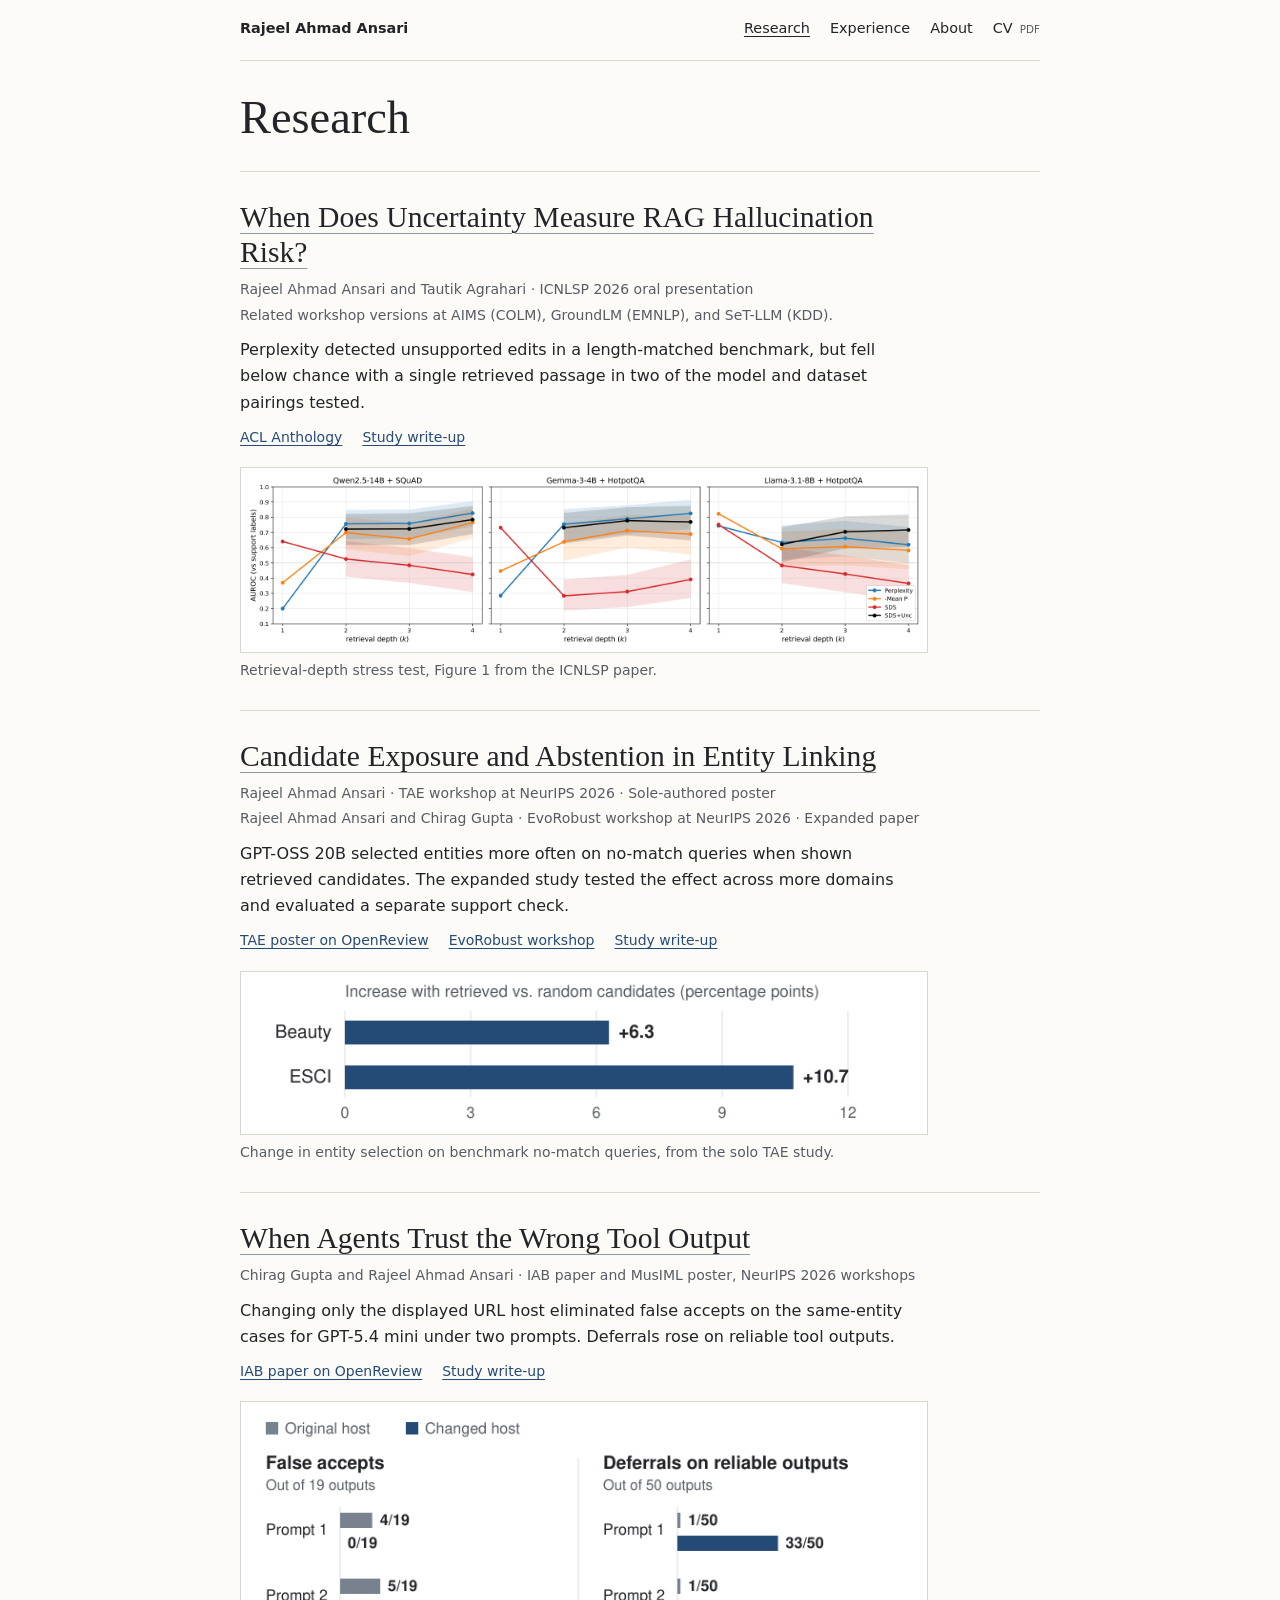
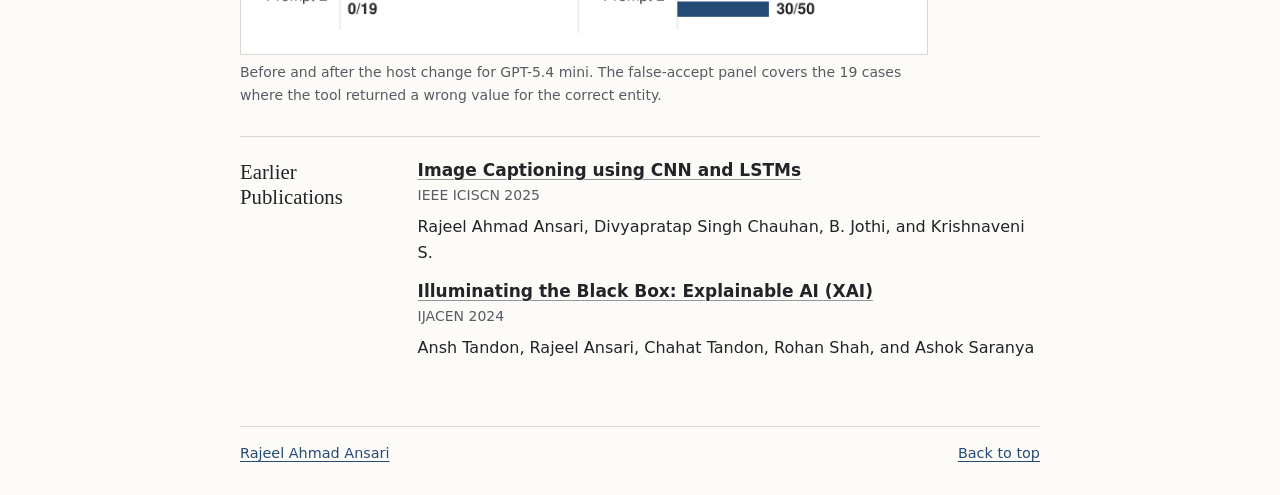
==== research/index.html @ cf09d528 "Add illustrated research page" ====
<!doctype html>
<html lang="en">
<head>
  <meta charset="utf-8">
  <meta name="viewport" content="width=device-width, initial-scale=1">
  <meta name="description" content="Research and publications by Rajeel Ahmad Ansari on RAG hallucination risk, entity linking, and tool use.">
  <meta name="theme-color" content="#fcfbf8">
  <title>Research | Rajeel Ahmad Ansari</title>
  <link rel="canonical" href="https://rajeeell.github.io/research/">
  <link rel="stylesheet" href="../site.css">
</head>
<body>
  <a class="skip" href="#main">Skip to content</a>
  <header class="site-head" id="top">
    <div class="wrap head-inner">
      <a class="wordmark" href="../">Rajeel Ahmad Ansari</a>
      <nav class="nav" aria-label="Main navigation">
        <a href="./" aria-current="page">Research</a>
        <a href="../#experience">Experience</a>
        <a href="../#about">About</a>
        <a href="../cv.pdf" class="cv-nav">CV <span class="file-type">PDF</span></a>
      </nav>
    </div>
  </header>

  <main id="main" class="wrap research-index">
    <div class="article-top">
      <h1>Research</h1>
    </div>

    <article class="research-item">
      <h2><a href="rag-uncertainty/">When Does Uncertainty Measure RAG Hallucination Risk?</a></h2>
      <p class="credit">Rajeel Ahmad Ansari and Tautik Agrahari · ICNLSP 2026 oral presentation</p>
      <p class="credit">Related workshop versions at AIMS (COLM), GroundLM (EMNLP), and SeT-LLM (KDD).</p>
      <p class="standfirst">Perplexity detected unsupported edits in a length-matched benchmark, but fell below chance with a single retrieved passage in two of the model and dataset pairings tested.</p>
      <div class="paper-actions">
        <a href="https://aclanthology.org/2026.icnlsp-1.6/">ACL Anthology</a>
        <a href="rag-uncertainty/">Study write-up</a>
      </div>
      <figure class="research-figure">
        <a href="figures/retrieval-depth.png" aria-label="Open the retrieval-depth figure at full size">
          <img src="figures/retrieval-depth.png" width="1692" height="452" alt="Three line charts show detection AUROC as retrieval depth increases. In two settings, perplexity rises sharply from one to two retrieved passages.">
        </a>
        <figcaption>Retrieval-depth stress test, Figure 1 from the ICNLSP paper.</figcaption>
      </figure>
    </article>

    <article class="research-item">
      <h2><a href="candidate-exposure/">Candidate Exposure and Abstention in Entity Linking</a></h2>
      <p class="credit">Rajeel Ahmad Ansari · TAE workshop at NeurIPS 2026 · Sole-authored poster</p>
      <p class="credit">Rajeel Ahmad Ansari and Chirag Gupta · EvoRobust workshop at NeurIPS 2026 · Expanded paper</p>
      <p class="standfirst">GPT-OSS 20B selected entities more often on no-match queries when shown retrieved candidates. The expanded study tested the effect across more domains and evaluated a separate support check.</p>
      <div class="paper-actions">
        <a href="https://openreview.net/forum?id=VpPb637w2W">TAE poster on OpenReview</a>
        <a href="https://openreview.net/group?id=NeurIPS.cc/2026/Workshop/EvoRobust">EvoRobust workshop</a>
        <a href="candidate-exposure/">Study write-up</a>
      </div>
      <figure class="research-figure">
        <a href="figures/candidate-exposure.png" aria-label="Open the candidate-exposure chart at full size">
          <img src="figures/candidate-exposure.png" width="1440" height="340" loading="lazy" alt="For GPT-OSS 20B on no-match queries, retrieved versus random candidates increased the entity selection rate by 6.3 percentage points on Beauty and 10.7 on ESCI.">
        </a>
        <figcaption>Change in entity selection on benchmark no-match queries, from the solo TAE study.</figcaption>
      </figure>
    </article>

    <article class="research-item">
      <h2><a href="tool-output-trust/">When Agents Trust the Wrong Tool Output</a></h2>
      <p class="credit">Chirag Gupta and Rajeel Ahmad Ansari · IAB paper and MusIML poster, NeurIPS 2026 workshops</p>
      <p class="standfirst">Changing only the displayed URL host eliminated false accepts on the same-entity cases for GPT-5.4 mini under two prompts. Deferrals rose on reliable tool outputs.</p>
      <div class="paper-actions">
        <a href="https://openreview.net/forum?id=Noe4aYx9A2">IAB paper on OpenReview</a>
        <a href="tool-output-trust/">Study write-up</a>
      </div>
      <figure class="research-figure">
        <a href="figures/tool-output-trust.png" aria-label="Open the tool-output trust chart at full size">
          <img src="figures/tool-output-trust.png" width="1440" height="528" loading="lazy" alt="After the host change, false accepts went from 4 of 19 to 0 for the first prompt and 5 of 19 to 0 for the second. Deferrals on reliable outputs went from 1 of 50 to 33 of 50 and 30 of 50, respectively.">
        </a>
        <figcaption>Before and after the host change for GPT-5.4 mini. The false-accept panel covers the 19 cases where the tool returned a wrong value for the correct entity.</figcaption>
      </figure>
    </article>

    <section class="band research-archive" aria-labelledby="earlier">
      <h2 id="earlier">Earlier Publications</h2>
      <div class="entries">
        <article class="publication">
          <h3><a href="https://doi.org/10.1109/ICISCN64258.2025.10934331">Image Captioning using CNN and LSTMs</a></h3>
          <p class="meta">IEEE ICISCN 2025</p>
          <p>Rajeel Ahmad Ansari, Divyapratap Singh Chauhan, B. Jothi, and Krishnaveni S.</p>
        </article>
        <article class="publication">
          <h3><a href="https://ijacen.iraj.in/paperdetails/20639">Illuminating the Black Box: Explainable AI (XAI)</a></h3>
          <p class="meta">IJACEN 2024</p>
          <p>Ansh Tandon, Rajeel Ansari, Chahat Tandon, Rohan Shah, and Ashok Saranya</p>
        </article>
      </div>
    </section>
  </main>

  <footer class="site-foot">
    <div class="wrap foot-inner"><a href="../">Rajeel Ahmad Ansari</a><a href="#top">Back to top</a></div>
  </footer>
</body>
</html>
---- site.css ----
:root {
  color-scheme: light;
  --paper: #fcfbf8;
  --ink: #222427;
  --muted: #575c63;
  --link: #254b76;
  --rule: #d8d8d1;
  --chart-track: #e5e8ec;
  --display: "Baskervville", Georgia, serif;
  --text: "Source Sans 3", "Segoe UI", system-ui, sans-serif;
}

*, *::before, *::after { box-sizing: border-box; }
body {
  margin: 0;
  background: var(--paper);
  color: var(--ink);
  font: 1rem/1.65 var(--text);
}

h1, h2, h3, p, figure, dl, dd { margin: 0; }
h1, h2, h3 { line-height: 1.2; }
h1, h2 { font-family: var(--display); font-weight: 400; }
h3 { font-size: 1.0625rem; font-weight: 650; }
p + p { margin-top: .75rem; }
strong { font-weight: 650; }

a {
  color: var(--link);
  text-underline-offset: .2em;
  text-decoration-thickness: 1px;
}
a:hover { text-decoration-thickness: 2px; }
a:focus-visible { outline: 2px solid var(--link); outline-offset: 4px; }
[id] { scroll-margin-top: 1.25rem; }

.wrap {
  width: calc(100% - 3rem);
  max-width: 50rem;
  margin-inline: auto;
}

.skip {
  position: fixed;
  z-index: 1;
  top: .75rem;
  left: .75rem;
  padding: .5rem .75rem;
  background: var(--paper);
  transform: translateY(-200%);
}
.skip:focus { transform: none; }

.head-inner, .foot-inner {
  display: flex;
  align-items: baseline;
  justify-content: space-between;
  gap: .65rem 2rem;
  flex-wrap: wrap;
}
.head-inner {
  min-height: 3.8rem;
  padding-block: 1.05rem .9rem;
  border-bottom: 1px solid var(--rule);
}

.nav, .links, .about-links, .paper-actions, .article-end {
  display: flex;
  flex-wrap: wrap;
  gap: .35rem 1.25rem;
}
.nav, .wordmark, .site-foot, .links, .about-links { font-size: .9rem; }
.nav a, .wordmark {
  color: var(--ink);
  text-decoration: none;
}
.nav a:hover, .nav a[aria-current], .wordmark:hover { text-decoration: underline; }
.home-head .nav { flex: 1; }
.home-head .cv-nav { margin-left: auto; }
.wordmark { font-weight: 650; }
.file-type { margin-left: .25em; color: var(--muted); font-size: .72em; }

.profile { padding-block: 2.8rem 2.4rem; }
.profile h1 { font-size: clamp(2.1rem, 6vw, 3.15rem); }
.intro { max-width: 41rem; margin-top: .8rem; }
.profile-links {
  list-style: none;
  margin: .95rem 0 0;
  padding: 0;
}

.band {
  display: grid;
  grid-template-columns: 9.75rem minmax(0, 1fr);
  gap: .75rem 1.35rem;
  padding-block: 1.45rem 1.75rem;
  border-top: 1px solid var(--rule);
}
.band > h2, .band-heading h2 { font-size: 1.3rem; }
.band-heading .source-link { margin-top: .5rem; }
.entries > * + * { margin-top: 1.15rem; }
.study + .study {
  padding-top: 1rem;
  border-top: 1px solid var(--rule);
}

.study h3 a, .publication h3 a {
  color: var(--ink);
  text-decoration-color: #8f989e;
}
.study h3 a:hover, .publication h3 a:hover { color: var(--link); }
.study h3 + .meta, .publication h3 + .meta { margin-top: .25rem; }
.meta, .related, .credit, figcaption { color: var(--muted); }
.meta, .related, .source-link, .roles dd, .credit, figcaption { font-size: .875rem; }
.study .meta + p, .publication .meta + p, .work-row h3 + p { margin-top: .4rem; }
.study p + .related { margin-top: .3rem; }
.source-link { display: inline-block; margin-top: .35rem; }

.company { font-size: 1.15rem; }
.roles { margin-top: .35rem; }
.roles div { display: flex; flex-wrap: wrap; gap: 0 .7rem; }
.roles dt { font-weight: 600; }
.roles dd { color: var(--muted); }

.foot-inner {
  padding-block: .95rem 1.8rem;
  color: var(--muted);
  border-top: 1px solid var(--rule);
}

.article-top {
  padding-block: 1.85rem 1.55rem;
  border-bottom: 1px solid var(--rule);
}
.crumb { font-size: .875rem; }
.article-top h1 { margin-top: .75rem; font-size: clamp(1.95rem, 5.2vw, 2.9rem); }
.standfirst { max-width: 42rem; margin-top: .65rem; }
.credit, .paper-actions { margin-top: .6rem; }

.article-body {
  display: grid;
  grid-template-columns: minmax(0, 1.4fr) minmax(0, 1fr);
  gap: 1.5rem 2.5rem;
  padding-block: 1.65rem;
}
.prose h2, .folio h2 { font-size: 1.35rem; }
.prose h2 + p { margin-top: .5rem; }
.prose section + section { margin-top: 1.5rem; }
.article-aside { min-width: 0; }
.article-aside > * + * { margin-top: 1.05rem; }
.article-aside > .publication { padding-top: .85rem; border-top: 1px solid var(--rule); }
.article-aside .publication p { color: var(--muted); font-size: .9rem; margin-top: .25rem; }
.quiet-link { font-size: .875rem; }

.eyebrow { margin-bottom: .15rem; color: var(--muted); font-size: .85rem; }
.folio figcaption { margin-top: .6rem; }
.chart { margin-top: .7rem; }
.chart-row {
  display: grid;
  grid-template-columns: 1fr auto;
  gap: .2rem .5rem;
  font-size: .875rem;
}
.chart-row + .chart-row { margin-top: .6rem; }
.chart-axis { display: flex; justify-content: space-between; margin-top: .15rem; color: var(--muted); font-size: .72rem; }
.test-value, .figure-table { font-variant-numeric: tabular-nums; }
.track { grid-column: 1 / -1; height: .3rem; position: relative; background: var(--chart-track); }
.track::after { position: absolute; content: ""; inset: 0 auto 0 50%; border-left: 1px solid var(--muted); }
.bar { display: block; width: var(--value); height: 100%; background: var(--link); }

.figure-table {
  width: 100%;
  margin-top: .5rem;
  border-collapse: collapse;
  font-size: .85rem;
}
.figure-table th, .figure-table td { padding: .4rem .4rem .4rem 0; text-align: left; vertical-align: top; border-bottom: 1px solid var(--rule); }
.figure-table th:last-child, .figure-table td:last-child { padding-right: 0; }
.figure-table td:not(:first-child) { white-space: nowrap; }

.article-end {
  justify-content: space-between;
  padding-block: .9rem;
  border-top: 1px solid var(--rule);
  font-size: .875rem;
}

.research-index { padding-bottom: 2.3rem; }
.research-index .article-top h1 { margin-top: 0; }
.research-item { padding-block: 1.75rem; }
.research-item + .research-item { border-top: 1px solid var(--rule); }
.research-item h2 { max-width: 40rem; font-size: clamp(1.4rem, 3.4vw, 1.85rem); }
.research-item h2 a { color: var(--ink); text-decoration-color: #8f989e; }
.research-item h2 a:hover { color: var(--link); }
.research-item .credit { margin-top: .45rem; }
.research-item .credit + .credit { margin-top: .15rem; }
.research-item .standfirst { margin-top: .65rem; }
.research-item .paper-actions { font-size: .875rem; }
.research-figure { max-width: 43rem; margin-top: 1.15rem; }
.research-figure a { display: block; }
.research-figure img { display: block; width: 100%; height: auto; border: 1px solid var(--rule); }
.research-figure figcaption { margin-top: .4rem; }
.research-archive .publication + .publication { margin-top: .9rem; }

@media (max-width: 42rem) {
  .article-body { grid-template-columns: minmax(0, 1fr); }
  .article-aside { padding-top: 1.15rem; border-top: 1px solid var(--rule); }
}
@media (max-width: 36rem) {
  .wrap { width: calc(100% - 2rem); }
  .nav { gap: .35rem .95rem; }
  .profile { padding-block: 1.85rem 1.5rem; }
  .band { grid-template-columns: minmax(0, 1fr); padding-block: 1.15rem 1.4rem; }
  .band-heading { display: flex; align-items: baseline; justify-content: space-between; gap: .5rem; }
  .band-heading .source-link { margin-top: 0; }
}
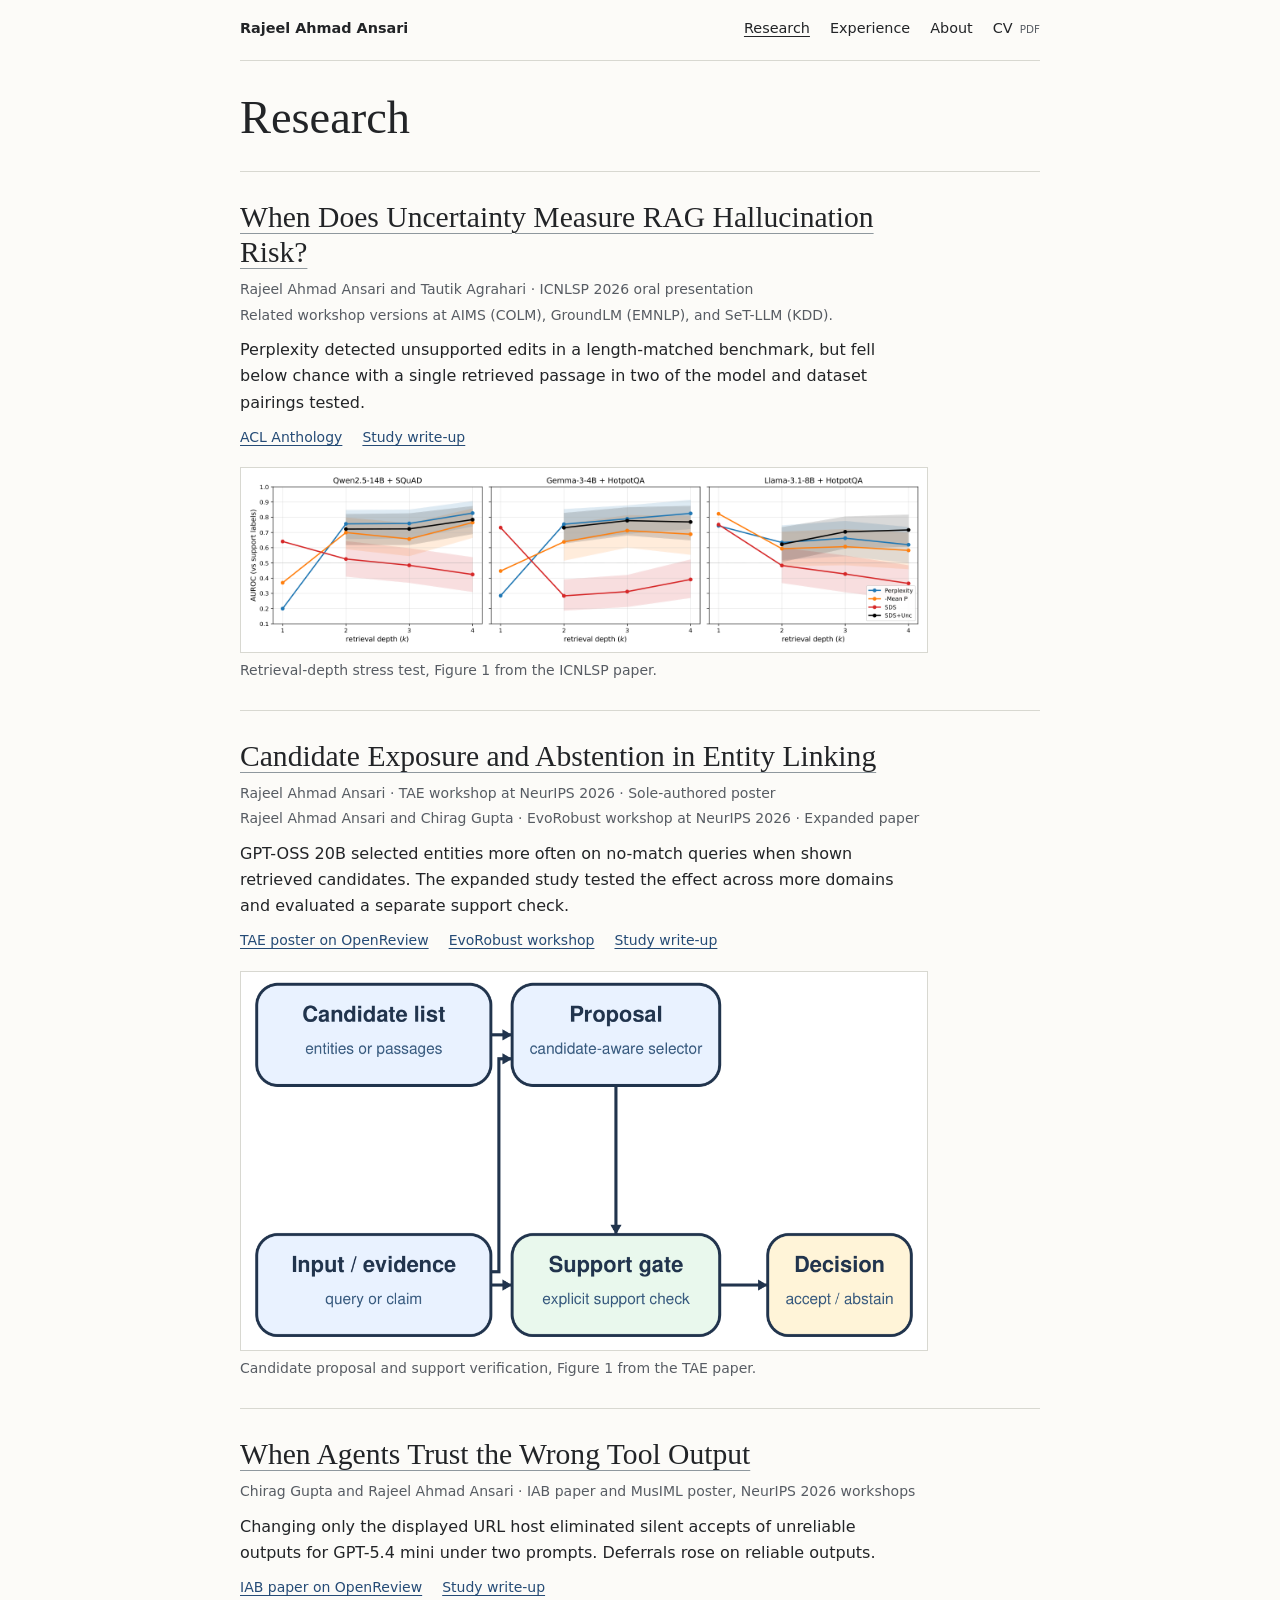
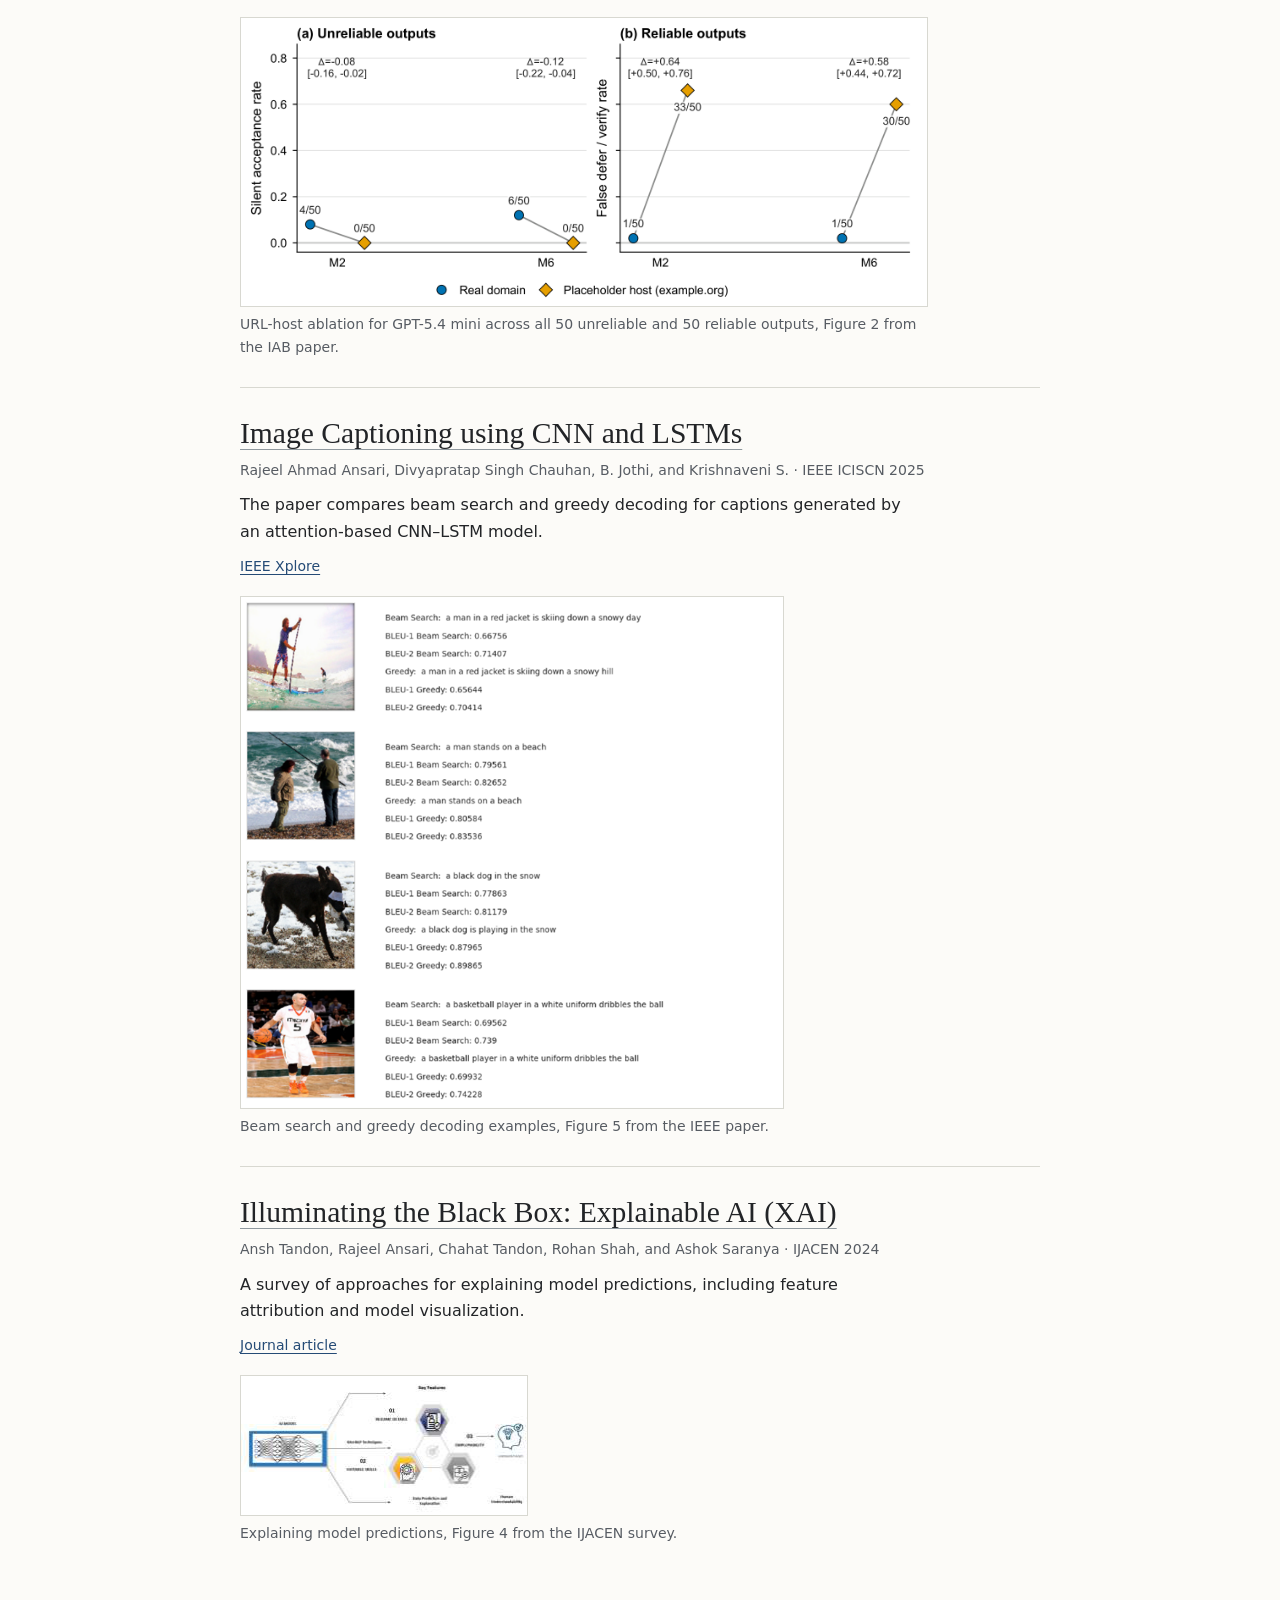
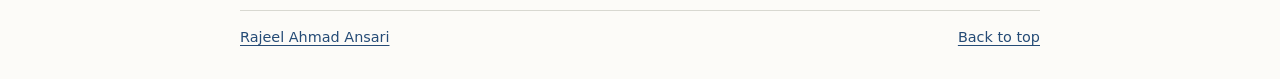
==== commit 0913fd0d: "Show original paper figures across the research page" ====
--- a/research/index.html
+++ b/research/index.html
@@ -7,7 +7,7 @@
   <meta name="theme-color" content="#fcfbf8">
   <title>Research | Rajeel Ahmad Ansari</title>
   <link rel="canonical" href="https://rajeeell.github.io/research/">
-  <link rel="stylesheet" href="../site.css">
+  <link rel="stylesheet" href="../site.css?v=research-2">
 </head>
 <body>
   <a class="skip" href="#main">Skip to content</a>
@@ -56,44 +56,54 @@
         <a href="candidate-exposure/">Study write-up</a>
       </div>
       <figure class="research-figure">
-        <a href="figures/candidate-exposure.png" aria-label="Open the candidate-exposure chart at full size">
-          <img src="figures/candidate-exposure.png" width="1440" height="340" loading="lazy" alt="For GPT-OSS 20B on no-match queries, retrieved versus random candidates increased the entity selection rate by 6.3 percentage points on Beauty and 10.7 on ESCI.">
+        <a href="figures/candidate-exposure.png?v=paper" aria-label="Open the support-verification diagram at full size">
+          <img src="figures/candidate-exposure.png?v=paper" width="1176" height="648" loading="lazy" alt="The candidate list and input inform the proposal. A separate support gate checks the proposal against the input before the system accepts or abstains.">
         </a>
-        <figcaption>Change in entity selection on benchmark no-match queries, from the solo TAE study.</figcaption>
+        <figcaption>Candidate proposal and support verification, Figure 1 from the TAE paper.</figcaption>
       </figure>
     </article>
 
     <article class="research-item">
       <h2><a href="tool-output-trust/">When Agents Trust the Wrong Tool Output</a></h2>
       <p class="credit">Chirag Gupta and Rajeel Ahmad Ansari · IAB paper and MusIML poster, NeurIPS 2026 workshops</p>
-      <p class="standfirst">Changing only the displayed URL host eliminated false accepts on the same-entity cases for GPT-5.4 mini under two prompts. Deferrals rose on reliable tool outputs.</p>
+      <p class="standfirst">Changing only the displayed URL host eliminated silent accepts of unreliable outputs for GPT-5.4 mini under two prompts. Deferrals rose on reliable outputs.</p>
       <div class="paper-actions">
         <a href="https://openreview.net/forum?id=Noe4aYx9A2">IAB paper on OpenReview</a>
         <a href="tool-output-trust/">Study write-up</a>
       </div>
       <figure class="research-figure">
-        <a href="figures/tool-output-trust.png" aria-label="Open the tool-output trust chart at full size">
-          <img src="figures/tool-output-trust.png" width="1440" height="528" loading="lazy" alt="After the host change, false accepts went from 4 of 19 to 0 for the first prompt and 5 of 19 to 0 for the second. Deferrals on reliable outputs went from 1 of 50 to 33 of 50 and 30 of 50, respectively.">
+        <a href="figures/tool-output-trust.png?v=paper" aria-label="Open the URL-host ablation figure at full size">
+          <img src="figures/tool-output-trust.png?v=paper" width="1624" height="680" loading="lazy" alt="Silent acceptance on unreliable outputs falls from 4 of 50 and 6 of 50 to zero. Deferrals on reliable outputs rise from 1 of 50 to 33 of 50 and 30 of 50 under the two prompts.">
         </a>
-        <figcaption>Before and after the host change for GPT-5.4 mini. The false-accept panel covers the 19 cases where the tool returned a wrong value for the correct entity.</figcaption>
+        <figcaption>URL-host ablation for GPT-5.4 mini across all 50 unreliable and 50 reliable outputs, Figure 2 from the IAB paper.</figcaption>
       </figure>
     </article>
 
-    <section class="band research-archive" aria-labelledby="earlier">
-      <h2 id="earlier">Earlier Publications</h2>
-      <div class="entries">
-        <article class="publication">
-          <h3><a href="https://doi.org/10.1109/ICISCN64258.2025.10934331">Image Captioning using CNN and LSTMs</a></h3>
-          <p class="meta">IEEE ICISCN 2025</p>
-          <p>Rajeel Ahmad Ansari, Divyapratap Singh Chauhan, B. Jothi, and Krishnaveni S.</p>
-        </article>
-        <article class="publication">
-          <h3><a href="https://ijacen.iraj.in/paperdetails/20639">Illuminating the Black Box: Explainable AI (XAI)</a></h3>
-          <p class="meta">IJACEN 2024</p>
-          <p>Ansh Tandon, Rajeel Ansari, Chahat Tandon, Rohan Shah, and Ashok Saranya</p>
-        </article>
-      </div>
-    </section>
+    <article class="research-item">
+      <h2><a href="https://doi.org/10.1109/ICISCN64258.2025.10934331">Image Captioning using CNN and LSTMs</a></h2>
+      <p class="credit">Rajeel Ahmad Ansari, Divyapratap Singh Chauhan, B. Jothi, and Krishnaveni S. · IEEE ICISCN 2025</p>
+      <p class="standfirst">The paper compares beam search and greedy decoding for captions generated by an attention-based CNN–LSTM model.</p>
+      <div class="paper-actions"><a href="https://doi.org/10.1109/ICISCN64258.2025.10934331">IEEE Xplore</a></div>
+      <figure class="research-figure research-figure--compact">
+        <a href="figures/captioning-examples.png" aria-label="Open the image-captioning examples at full size">
+          <img src="figures/captioning-examples.png" width="744" height="701" loading="lazy" alt="Four example photos with beam-search and greedy captions and their BLEU-1 and BLEU-2 scores.">
+        </a>
+        <figcaption>Beam search and greedy decoding examples, Figure 5 from the IEEE paper.</figcaption>
+      </figure>
+    </article>
+
+    <article class="research-item">
+      <h2><a href="https://ijacen.iraj.in/paperdetails/20639">Illuminating the Black Box: Explainable AI (XAI)</a></h2>
+      <p class="credit">Ansh Tandon, Rajeel Ansari, Chahat Tandon, Rohan Shah, and Ashok Saranya · IJACEN 2024</p>
+      <p class="standfirst">A survey of approaches for explaining model predictions, including feature attribution and model visualization.</p>
+      <div class="paper-actions"><a href="https://ijacen.iraj.in/paperdetails/20639">Journal article</a></div>
+      <figure class="research-figure research-figure--small">
+        <a href="figures/explainability-process.png" aria-label="Open the explainability diagram at full size">
+          <img src="figures/explainability-process.png" width="288" height="139" loading="lazy" alt="A diagram connects an AI model and explainability techniques to a human-readable explanation of a prediction.">
+        </a>
+        <figcaption>Explaining model predictions, Figure 4 from the IJACEN survey.</figcaption>
+      </figure>
+    </article>
   </main>
 
   <footer class="site-foot">
--- a/site.css
+++ b/site.css
@@ -200,7 +200,8 @@
 .research-figure a { display: block; }
 .research-figure img { display: block; width: 100%; height: auto; border: 1px solid var(--rule); }
 .research-figure figcaption { margin-top: .4rem; }
-.research-archive .publication + .publication { margin-top: .9rem; }
+.research-figure--compact { max-width: 34rem; }
+.research-figure--small img { max-width: 288px; }
 
 @media (max-width: 42rem) {
   .article-body { grid-template-columns: minmax(0, 1fr); }
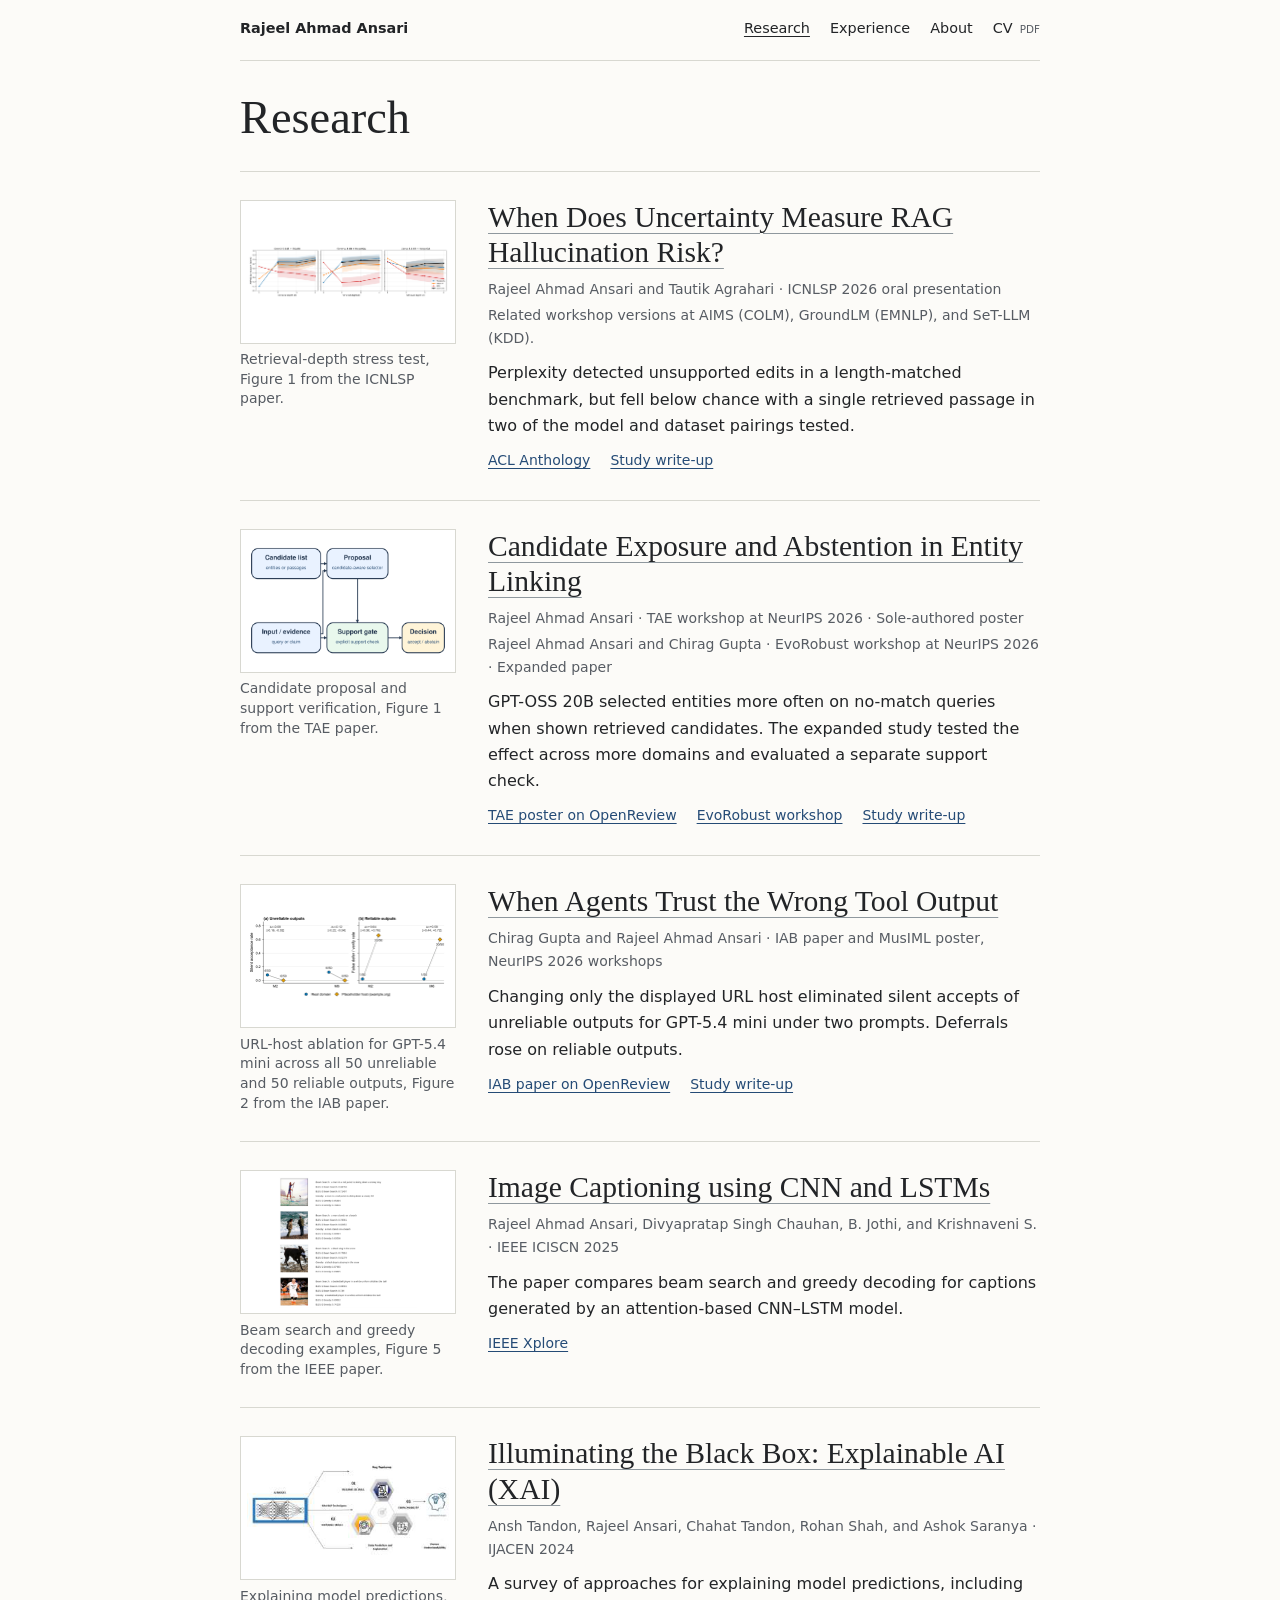
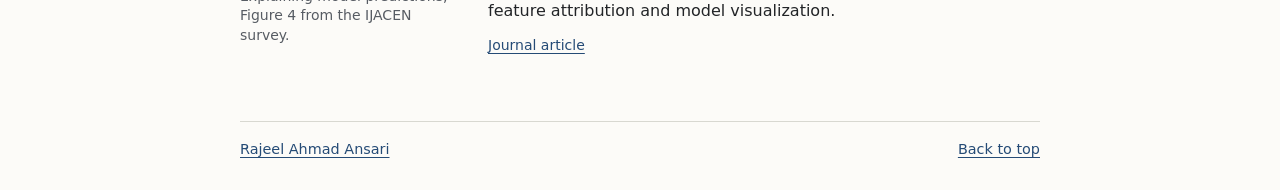
==== commit 19e42a73: "Align research figures in uniform thumbnails" ====
--- a/research/index.html
+++ b/research/index.html
@@ -7,7 +7,7 @@
   <meta name="theme-color" content="#fcfbf8">
   <title>Research | Rajeel Ahmad Ansari</title>
   <link rel="canonical" href="https://rajeeell.github.io/research/">
-  <link rel="stylesheet" href="../site.css?v=research-2">
+  <link rel="stylesheet" href="../site.css?v=research-3">
 </head>
 <body>
   <a class="skip" href="#main">Skip to content</a>
@@ -29,13 +29,15 @@
     </div>
 
     <article class="research-item">
-      <h2><a href="rag-uncertainty/">When Does Uncertainty Measure RAG Hallucination Risk?</a></h2>
-      <p class="credit">Rajeel Ahmad Ansari and Tautik Agrahari · ICNLSP 2026 oral presentation</p>
-      <p class="credit">Related workshop versions at AIMS (COLM), GroundLM (EMNLP), and SeT-LLM (KDD).</p>
-      <p class="standfirst">Perplexity detected unsupported edits in a length-matched benchmark, but fell below chance with a single retrieved passage in two of the model and dataset pairings tested.</p>
-      <div class="paper-actions">
-        <a href="https://aclanthology.org/2026.icnlsp-1.6/">ACL Anthology</a>
-        <a href="rag-uncertainty/">Study write-up</a>
+      <div class="research-details">
+        <h2><a href="rag-uncertainty/">When Does Uncertainty Measure RAG Hallucination Risk?</a></h2>
+        <p class="credit">Rajeel Ahmad Ansari and Tautik Agrahari · ICNLSP 2026 oral presentation</p>
+        <p class="credit">Related workshop versions at AIMS (COLM), GroundLM (EMNLP), and SeT-LLM (KDD).</p>
+        <p class="standfirst">Perplexity detected unsupported edits in a length-matched benchmark, but fell below chance with a single retrieved passage in two of the model and dataset pairings tested.</p>
+        <div class="paper-actions">
+          <a href="https://aclanthology.org/2026.icnlsp-1.6/">ACL Anthology</a>
+          <a href="rag-uncertainty/">Study write-up</a>
+        </div>
       </div>
       <figure class="research-figure">
         <a href="figures/retrieval-depth.png" aria-label="Open the retrieval-depth figure at full size">
@@ -46,14 +48,16 @@
     </article>
 
     <article class="research-item">
-      <h2><a href="candidate-exposure/">Candidate Exposure and Abstention in Entity Linking</a></h2>
-      <p class="credit">Rajeel Ahmad Ansari · TAE workshop at NeurIPS 2026 · Sole-authored poster</p>
-      <p class="credit">Rajeel Ahmad Ansari and Chirag Gupta · EvoRobust workshop at NeurIPS 2026 · Expanded paper</p>
-      <p class="standfirst">GPT-OSS 20B selected entities more often on no-match queries when shown retrieved candidates. The expanded study tested the effect across more domains and evaluated a separate support check.</p>
-      <div class="paper-actions">
-        <a href="https://openreview.net/forum?id=VpPb637w2W">TAE poster on OpenReview</a>
-        <a href="https://openreview.net/group?id=NeurIPS.cc/2026/Workshop/EvoRobust">EvoRobust workshop</a>
-        <a href="candidate-exposure/">Study write-up</a>
+      <div class="research-details">
+        <h2><a href="candidate-exposure/">Candidate Exposure and Abstention in Entity Linking</a></h2>
+        <p class="credit">Rajeel Ahmad Ansari · TAE workshop at NeurIPS 2026 · Sole-authored poster</p>
+        <p class="credit">Rajeel Ahmad Ansari and Chirag Gupta · EvoRobust workshop at NeurIPS 2026 · Expanded paper</p>
+        <p class="standfirst">GPT-OSS 20B selected entities more often on no-match queries when shown retrieved candidates. The expanded study tested the effect across more domains and evaluated a separate support check.</p>
+        <div class="paper-actions">
+          <a href="https://openreview.net/forum?id=VpPb637w2W">TAE poster on OpenReview</a>
+          <a href="https://openreview.net/group?id=NeurIPS.cc/2026/Workshop/EvoRobust">EvoRobust workshop</a>
+          <a href="candidate-exposure/">Study write-up</a>
+        </div>
       </div>
       <figure class="research-figure">
         <a href="figures/candidate-exposure.png?v=paper" aria-label="Open the support-verification diagram at full size">
@@ -64,12 +68,14 @@
     </article>
 
     <article class="research-item">
-      <h2><a href="tool-output-trust/">When Agents Trust the Wrong Tool Output</a></h2>
-      <p class="credit">Chirag Gupta and Rajeel Ahmad Ansari · IAB paper and MusIML poster, NeurIPS 2026 workshops</p>
-      <p class="standfirst">Changing only the displayed URL host eliminated silent accepts of unreliable outputs for GPT-5.4 mini under two prompts. Deferrals rose on reliable outputs.</p>
-      <div class="paper-actions">
-        <a href="https://openreview.net/forum?id=Noe4aYx9A2">IAB paper on OpenReview</a>
-        <a href="tool-output-trust/">Study write-up</a>
+      <div class="research-details">
+        <h2><a href="tool-output-trust/">When Agents Trust the Wrong Tool Output</a></h2>
+        <p class="credit">Chirag Gupta and Rajeel Ahmad Ansari · IAB paper and MusIML poster, NeurIPS 2026 workshops</p>
+        <p class="standfirst">Changing only the displayed URL host eliminated silent accepts of unreliable outputs for GPT-5.4 mini under two prompts. Deferrals rose on reliable outputs.</p>
+        <div class="paper-actions">
+          <a href="https://openreview.net/forum?id=Noe4aYx9A2">IAB paper on OpenReview</a>
+          <a href="tool-output-trust/">Study write-up</a>
+        </div>
       </div>
       <figure class="research-figure">
         <a href="figures/tool-output-trust.png?v=paper" aria-label="Open the URL-host ablation figure at full size">
@@ -80,11 +86,13 @@
     </article>
 
     <article class="research-item">
-      <h2><a href="https://doi.org/10.1109/ICISCN64258.2025.10934331">Image Captioning using CNN and LSTMs</a></h2>
-      <p class="credit">Rajeel Ahmad Ansari, Divyapratap Singh Chauhan, B. Jothi, and Krishnaveni S. · IEEE ICISCN 2025</p>
-      <p class="standfirst">The paper compares beam search and greedy decoding for captions generated by an attention-based CNN–LSTM model.</p>
-      <div class="paper-actions"><a href="https://doi.org/10.1109/ICISCN64258.2025.10934331">IEEE Xplore</a></div>
-      <figure class="research-figure research-figure--compact">
+      <div class="research-details">
+        <h2><a href="https://doi.org/10.1109/ICISCN64258.2025.10934331">Image Captioning using CNN and LSTMs</a></h2>
+        <p class="credit">Rajeel Ahmad Ansari, Divyapratap Singh Chauhan, B. Jothi, and Krishnaveni S. · IEEE ICISCN 2025</p>
+        <p class="standfirst">The paper compares beam search and greedy decoding for captions generated by an attention-based CNN–LSTM model.</p>
+        <div class="paper-actions"><a href="https://doi.org/10.1109/ICISCN64258.2025.10934331">IEEE Xplore</a></div>
+      </div>
+      <figure class="research-figure">
         <a href="figures/captioning-examples.png" aria-label="Open the image-captioning examples at full size">
           <img src="figures/captioning-examples.png" width="744" height="701" loading="lazy" alt="Four example photos with beam-search and greedy captions and their BLEU-1 and BLEU-2 scores.">
         </a>
@@ -93,11 +101,13 @@
     </article>
 
     <article class="research-item">
-      <h2><a href="https://ijacen.iraj.in/paperdetails/20639">Illuminating the Black Box: Explainable AI (XAI)</a></h2>
-      <p class="credit">Ansh Tandon, Rajeel Ansari, Chahat Tandon, Rohan Shah, and Ashok Saranya · IJACEN 2024</p>
-      <p class="standfirst">A survey of approaches for explaining model predictions, including feature attribution and model visualization.</p>
-      <div class="paper-actions"><a href="https://ijacen.iraj.in/paperdetails/20639">Journal article</a></div>
-      <figure class="research-figure research-figure--small">
+      <div class="research-details">
+        <h2><a href="https://ijacen.iraj.in/paperdetails/20639">Illuminating the Black Box: Explainable AI (XAI)</a></h2>
+        <p class="credit">Ansh Tandon, Rajeel Ansari, Chahat Tandon, Rohan Shah, and Ashok Saranya · IJACEN 2024</p>
+        <p class="standfirst">A survey of approaches for explaining model predictions, including feature attribution and model visualization.</p>
+        <div class="paper-actions"><a href="https://ijacen.iraj.in/paperdetails/20639">Journal article</a></div>
+      </div>
+      <figure class="research-figure">
         <a href="figures/explainability-process.png" aria-label="Open the explainability diagram at full size">
           <img src="figures/explainability-process.png" width="288" height="139" loading="lazy" alt="A diagram connects an AI model and explainability techniques to a human-readable explanation of a prediction.">
         </a>
--- a/site.css
+++ b/site.css
@@ -187,8 +187,16 @@
 
 .research-index { padding-bottom: 2.3rem; }
 .research-index .article-top h1 { margin-top: 0; }
-.research-item { padding-block: 1.75rem; }
+.research-item {
+  display: grid;
+  grid-template-columns: clamp(10rem, 28%, 13.5rem) minmax(0, 1fr);
+  grid-template-areas: "figure details";
+  align-items: start;
+  gap: 1rem clamp(1.25rem, 4vw, 2rem);
+  padding-block: 1.75rem;
+}
 .research-item + .research-item { border-top: 1px solid var(--rule); }
+.research-details { grid-area: details; }
 .research-item h2 { max-width: 40rem; font-size: clamp(1.4rem, 3.4vw, 1.85rem); }
 .research-item h2 a { color: var(--ink); text-decoration-color: #8f989e; }
 .research-item h2 a:hover { color: var(--link); }
@@ -196,12 +204,17 @@
 .research-item .credit + .credit { margin-top: .15rem; }
 .research-item .standfirst { margin-top: .65rem; }
 .research-item .paper-actions { font-size: .875rem; }
-.research-figure { max-width: 43rem; margin-top: 1.15rem; }
-.research-figure a { display: block; }
-.research-figure img { display: block; width: 100%; height: auto; border: 1px solid var(--rule); }
-.research-figure figcaption { margin-top: .4rem; }
-.research-figure--compact { max-width: 34rem; }
-.research-figure--small img { max-width: 288px; }
+.research-figure { grid-area: figure; width: 100%; max-width: 13.5rem; }
+.research-figure a {
+  display: block;
+  aspect-ratio: 3 / 2;
+  padding: .35rem;
+  border: 1px solid var(--rule);
+  background: #fff;
+  cursor: zoom-in;
+}
+.research-figure img { display: block; width: 100%; height: 100%; object-fit: contain; }
+.research-figure figcaption { margin-top: .4rem; line-height: 1.4; }
 
 @media (max-width: 42rem) {
   .article-body { grid-template-columns: minmax(0, 1fr); }
@@ -214,4 +227,5 @@
   .band { grid-template-columns: minmax(0, 1fr); padding-block: 1.15rem 1.4rem; }
   .band-heading { display: flex; align-items: baseline; justify-content: space-between; gap: .5rem; }
   .band-heading .source-link { margin-top: 0; }
+  .research-item { grid-template-columns: minmax(0, 1fr); grid-template-areas: "details" "figure"; }
 }
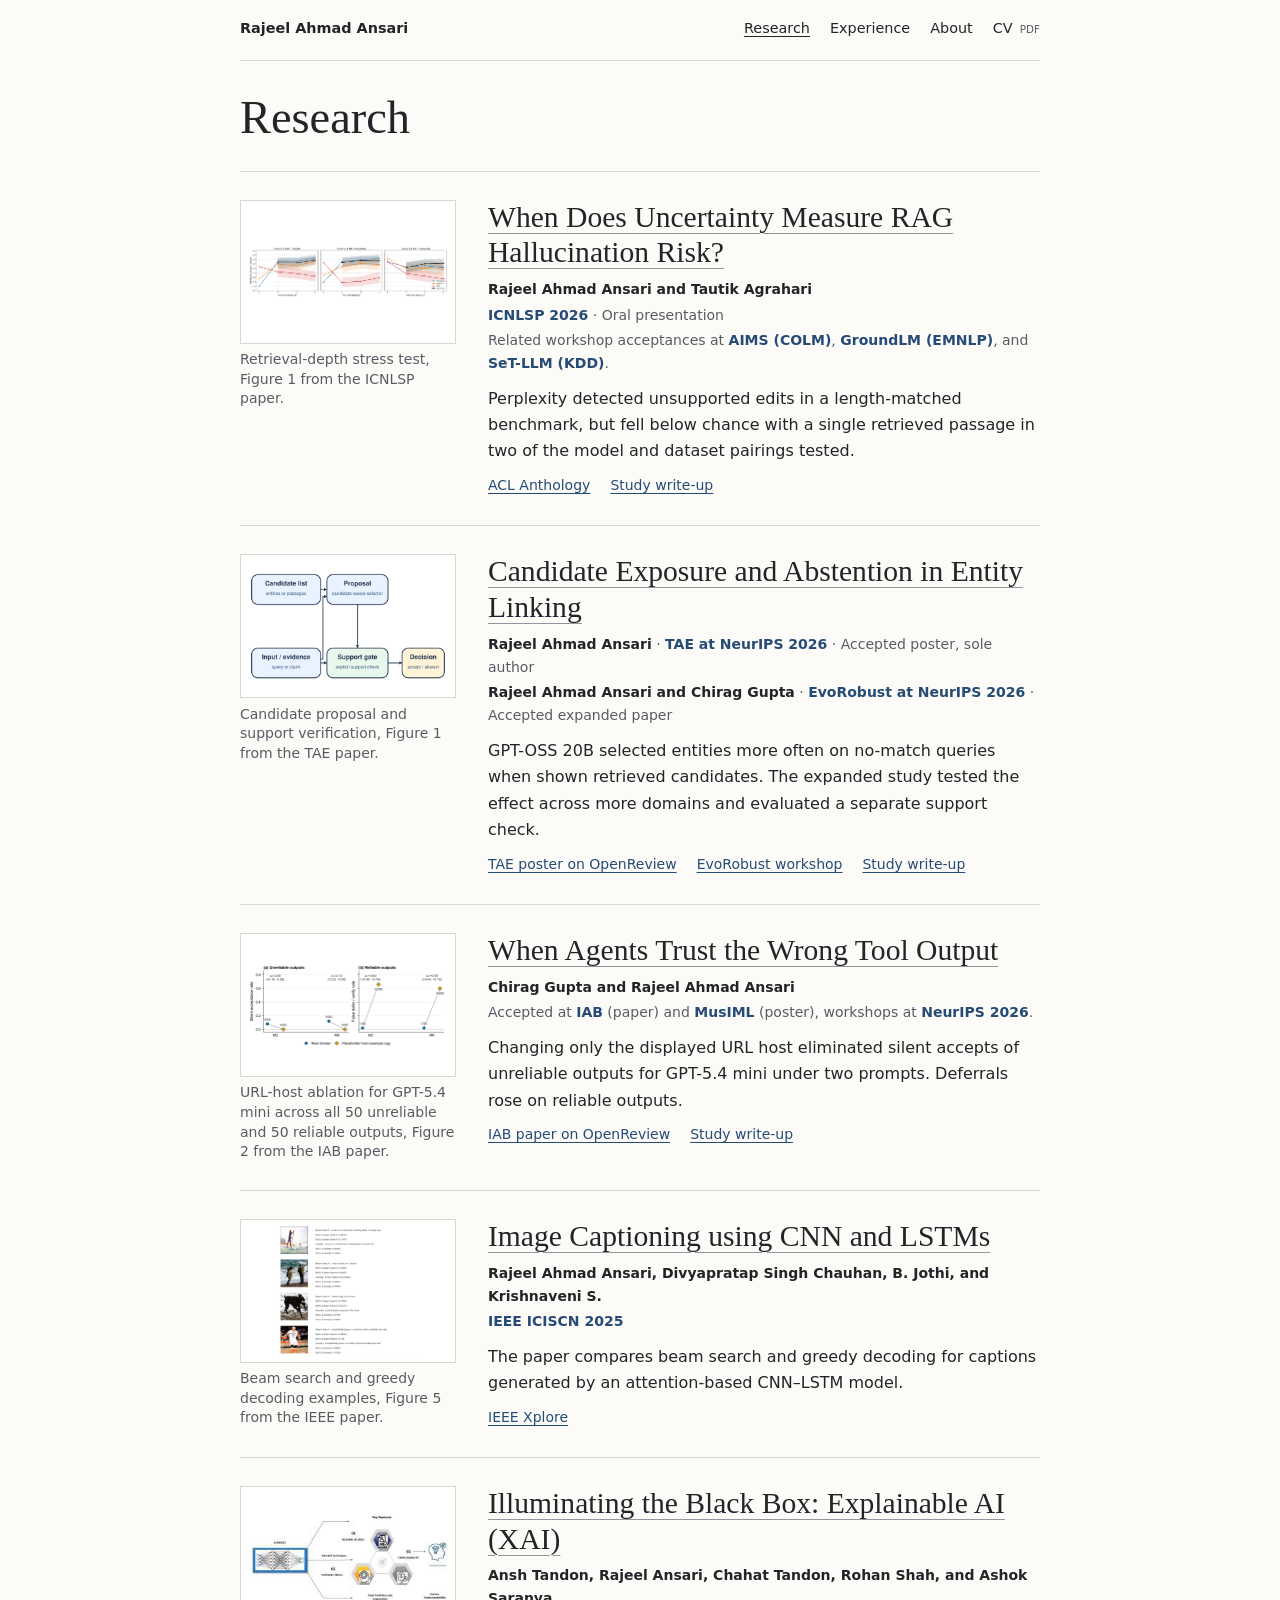
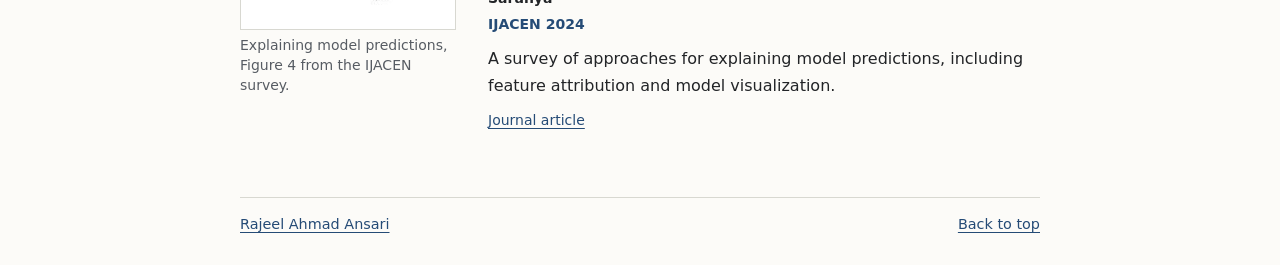
==== commit fd758182: "Emphasize research authors and publication venues" ====
--- a/research/index.html
+++ b/research/index.html
@@ -7,7 +7,7 @@
   <meta name="theme-color" content="#fcfbf8">
   <title>Research | Rajeel Ahmad Ansari</title>
   <link rel="canonical" href="https://rajeeell.github.io/research/">
-  <link rel="stylesheet" href="../site.css?v=research-3">
+  <link rel="stylesheet" href="../site.css?v=research-4">
 </head>
 <body>
   <a class="skip" href="#main">Skip to content</a>
@@ -31,8 +31,9 @@
     <article class="research-item">
       <div class="research-details">
         <h2><a href="rag-uncertainty/">When Does Uncertainty Measure RAG Hallucination Risk?</a></h2>
-        <p class="credit">Rajeel Ahmad Ansari and Tautik Agrahari · ICNLSP 2026 oral presentation</p>
-        <p class="credit">Related workshop versions at AIMS (COLM), GroundLM (EMNLP), and SeT-LLM (KDD).</p>
+        <p class="credit"><span class="research-authors">Rajeel Ahmad Ansari and Tautik Agrahari</span></p>
+        <p class="credit"><span class="research-venue">ICNLSP 2026</span> · Oral presentation</p>
+        <p class="credit">Related workshop acceptances at <span class="research-venue">AIMS (COLM)</span>, <span class="research-venue">GroundLM (EMNLP)</span>, and <span class="research-venue">SeT-LLM (KDD)</span>.</p>
         <p class="standfirst">Perplexity detected unsupported edits in a length-matched benchmark, but fell below chance with a single retrieved passage in two of the model and dataset pairings tested.</p>
         <div class="paper-actions">
           <a href="https://aclanthology.org/2026.icnlsp-1.6/">ACL Anthology</a>
@@ -50,8 +51,8 @@
     <article class="research-item">
       <div class="research-details">
         <h2><a href="candidate-exposure/">Candidate Exposure and Abstention in Entity Linking</a></h2>
-        <p class="credit">Rajeel Ahmad Ansari · TAE workshop at NeurIPS 2026 · Sole-authored poster</p>
-        <p class="credit">Rajeel Ahmad Ansari and Chirag Gupta · EvoRobust workshop at NeurIPS 2026 · Expanded paper</p>
+        <p class="credit"><span class="research-authors">Rajeel Ahmad Ansari</span> · <span class="research-venue">TAE at NeurIPS 2026</span> · Accepted poster, sole author</p>
+        <p class="credit"><span class="research-authors">Rajeel Ahmad Ansari and Chirag Gupta</span> · <span class="research-venue">EvoRobust at NeurIPS 2026</span> · Accepted expanded paper</p>
         <p class="standfirst">GPT-OSS 20B selected entities more often on no-match queries when shown retrieved candidates. The expanded study tested the effect across more domains and evaluated a separate support check.</p>
         <div class="paper-actions">
           <a href="https://openreview.net/forum?id=VpPb637w2W">TAE poster on OpenReview</a>
@@ -70,7 +71,8 @@
     <article class="research-item">
       <div class="research-details">
         <h2><a href="tool-output-trust/">When Agents Trust the Wrong Tool Output</a></h2>
-        <p class="credit">Chirag Gupta and Rajeel Ahmad Ansari · IAB paper and MusIML poster, NeurIPS 2026 workshops</p>
+        <p class="credit"><span class="research-authors">Chirag Gupta and Rajeel Ahmad Ansari</span></p>
+        <p class="credit">Accepted at <span class="research-venue">IAB</span> (paper) and <span class="research-venue">MusIML</span> (poster), workshops at <span class="research-venue">NeurIPS 2026</span>.</p>
         <p class="standfirst">Changing only the displayed URL host eliminated silent accepts of unreliable outputs for GPT-5.4 mini under two prompts. Deferrals rose on reliable outputs.</p>
         <div class="paper-actions">
           <a href="https://openreview.net/forum?id=Noe4aYx9A2">IAB paper on OpenReview</a>
@@ -88,7 +90,8 @@
     <article class="research-item">
       <div class="research-details">
         <h2><a href="https://doi.org/10.1109/ICISCN64258.2025.10934331">Image Captioning using CNN and LSTMs</a></h2>
-        <p class="credit">Rajeel Ahmad Ansari, Divyapratap Singh Chauhan, B. Jothi, and Krishnaveni S. · IEEE ICISCN 2025</p>
+        <p class="credit"><span class="research-authors">Rajeel Ahmad Ansari, Divyapratap Singh Chauhan, B. Jothi, and Krishnaveni S.</span></p>
+        <p class="credit"><span class="research-venue">IEEE ICISCN 2025</span></p>
         <p class="standfirst">The paper compares beam search and greedy decoding for captions generated by an attention-based CNN–LSTM model.</p>
         <div class="paper-actions"><a href="https://doi.org/10.1109/ICISCN64258.2025.10934331">IEEE Xplore</a></div>
       </div>
@@ -103,7 +106,8 @@
     <article class="research-item">
       <div class="research-details">
         <h2><a href="https://ijacen.iraj.in/paperdetails/20639">Illuminating the Black Box: Explainable AI (XAI)</a></h2>
-        <p class="credit">Ansh Tandon, Rajeel Ansari, Chahat Tandon, Rohan Shah, and Ashok Saranya · IJACEN 2024</p>
+        <p class="credit"><span class="research-authors">Ansh Tandon, Rajeel Ansari, Chahat Tandon, Rohan Shah, and Ashok Saranya</span></p>
+        <p class="credit"><span class="research-venue">IJACEN 2024</span></p>
         <p class="standfirst">A survey of approaches for explaining model predictions, including feature attribution and model visualization.</p>
         <div class="paper-actions"><a href="https://ijacen.iraj.in/paperdetails/20639">Journal article</a></div>
       </div>
--- a/site.css
+++ b/site.css
@@ -202,6 +202,8 @@
 .research-item h2 a:hover { color: var(--link); }
 .research-item .credit { margin-top: .45rem; }
 .research-item .credit + .credit { margin-top: .15rem; }
+.research-authors { color: var(--ink); font-weight: 650; }
+.research-venue { color: var(--link); font-weight: 600; }
 .research-item .standfirst { margin-top: .65rem; }
 .research-item .paper-actions { font-size: .875rem; }
 .research-figure { grid-area: figure; width: 100%; max-width: 13.5rem; }
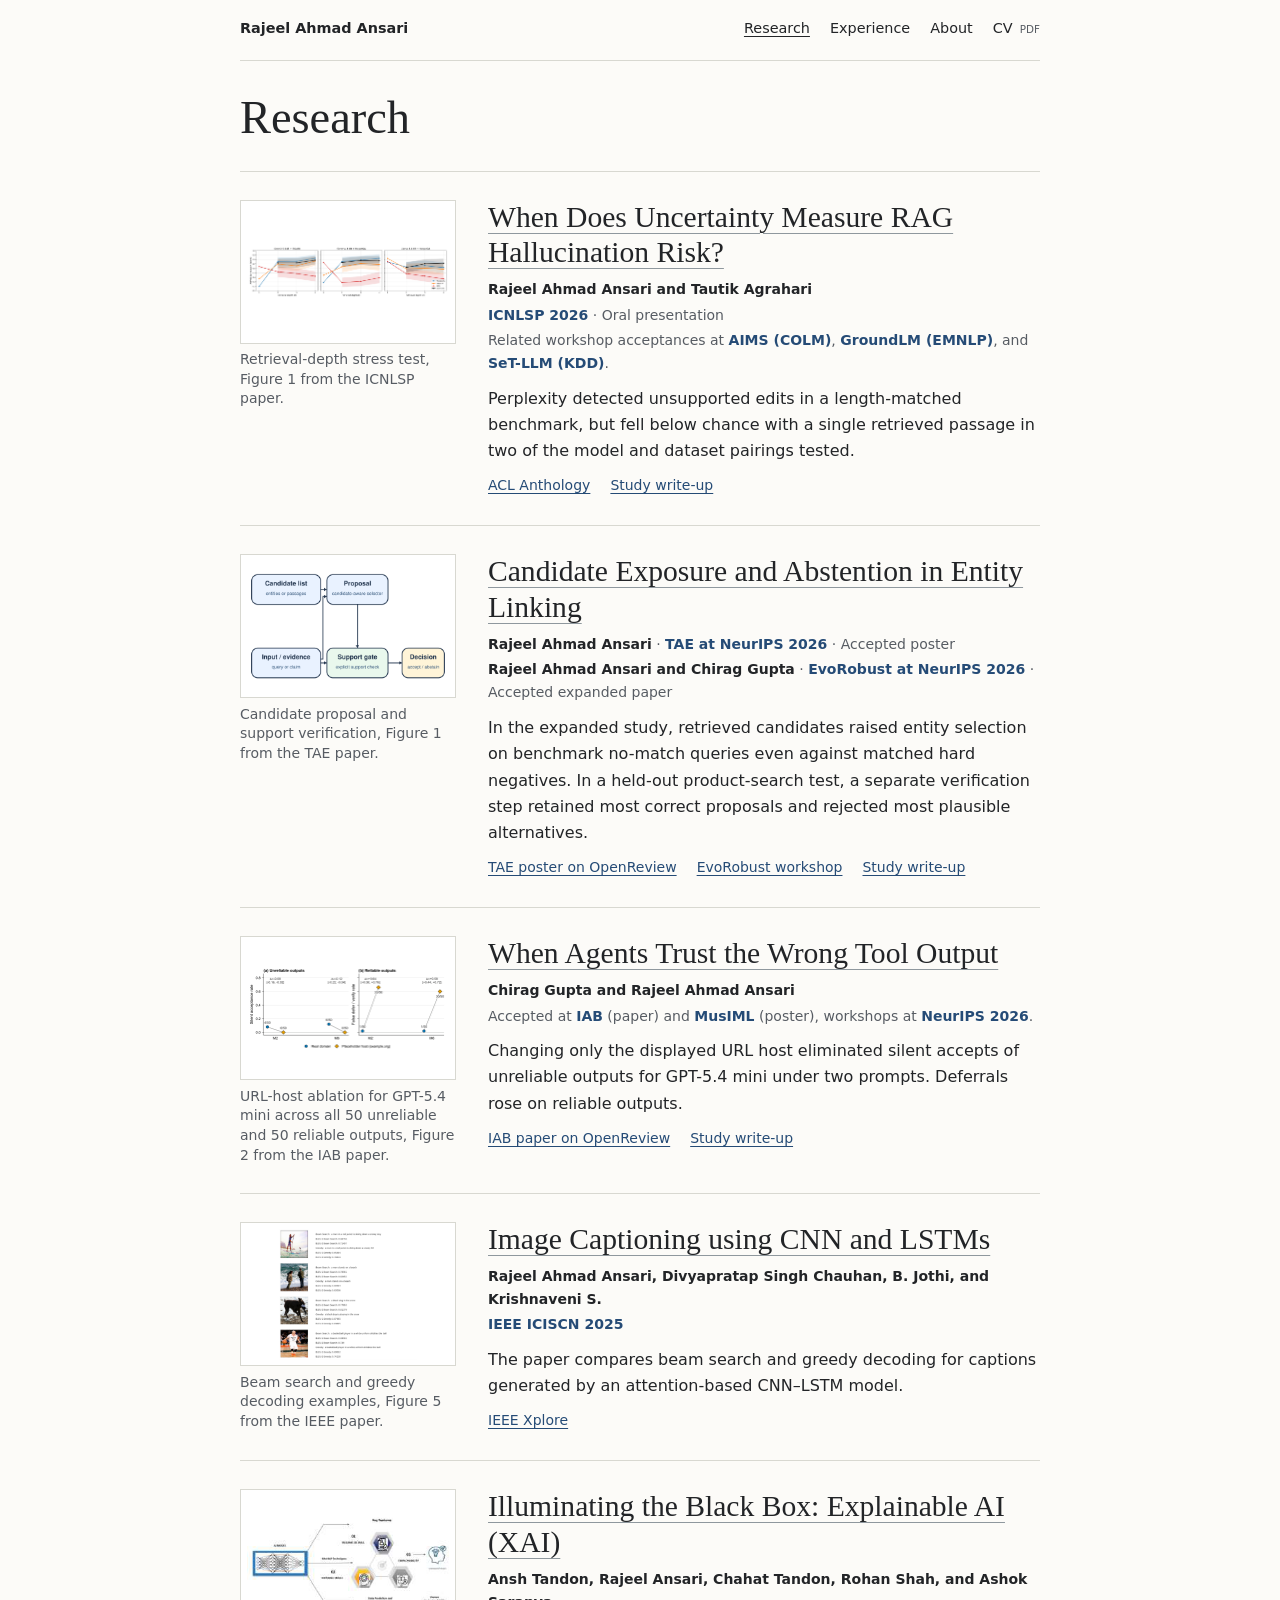
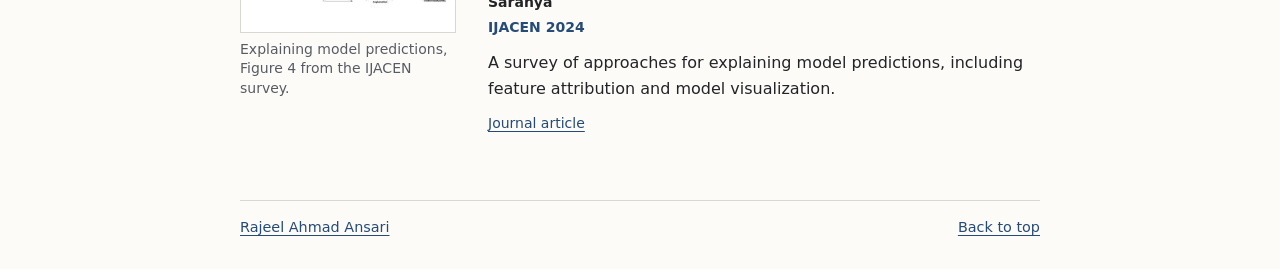
==== commit 1caa78a5: "Lead candidate exposure summary with expanded study findings" ====
--- a/research/index.html
+++ b/research/index.html
@@ -51,9 +51,9 @@
     <article class="research-item">
       <div class="research-details">
         <h2><a href="candidate-exposure/">Candidate Exposure and Abstention in Entity Linking</a></h2>
-        <p class="credit"><span class="research-authors">Rajeel Ahmad Ansari</span> · <span class="research-venue">TAE at NeurIPS 2026</span> · Accepted poster, sole author</p>
+        <p class="credit"><span class="research-authors">Rajeel Ahmad Ansari</span> · <span class="research-venue">TAE at NeurIPS 2026</span> · Accepted poster</p>
         <p class="credit"><span class="research-authors">Rajeel Ahmad Ansari and Chirag Gupta</span> · <span class="research-venue">EvoRobust at NeurIPS 2026</span> · Accepted expanded paper</p>
-        <p class="standfirst">GPT-OSS 20B selected entities more often on no-match queries when shown retrieved candidates. The expanded study tested the effect across more domains and evaluated a separate support check.</p>
+        <p class="standfirst">In the expanded study, retrieved candidates raised entity selection on benchmark no-match queries even against matched hard negatives. In a held-out product-search test, a separate verification step retained most correct proposals and rejected most plausible alternatives.</p>
         <div class="paper-actions">
           <a href="https://openreview.net/forum?id=VpPb637w2W">TAE poster on OpenReview</a>
           <a href="https://openreview.net/group?id=NeurIPS.cc/2026/Workshop/EvoRobust">EvoRobust workshop</a>
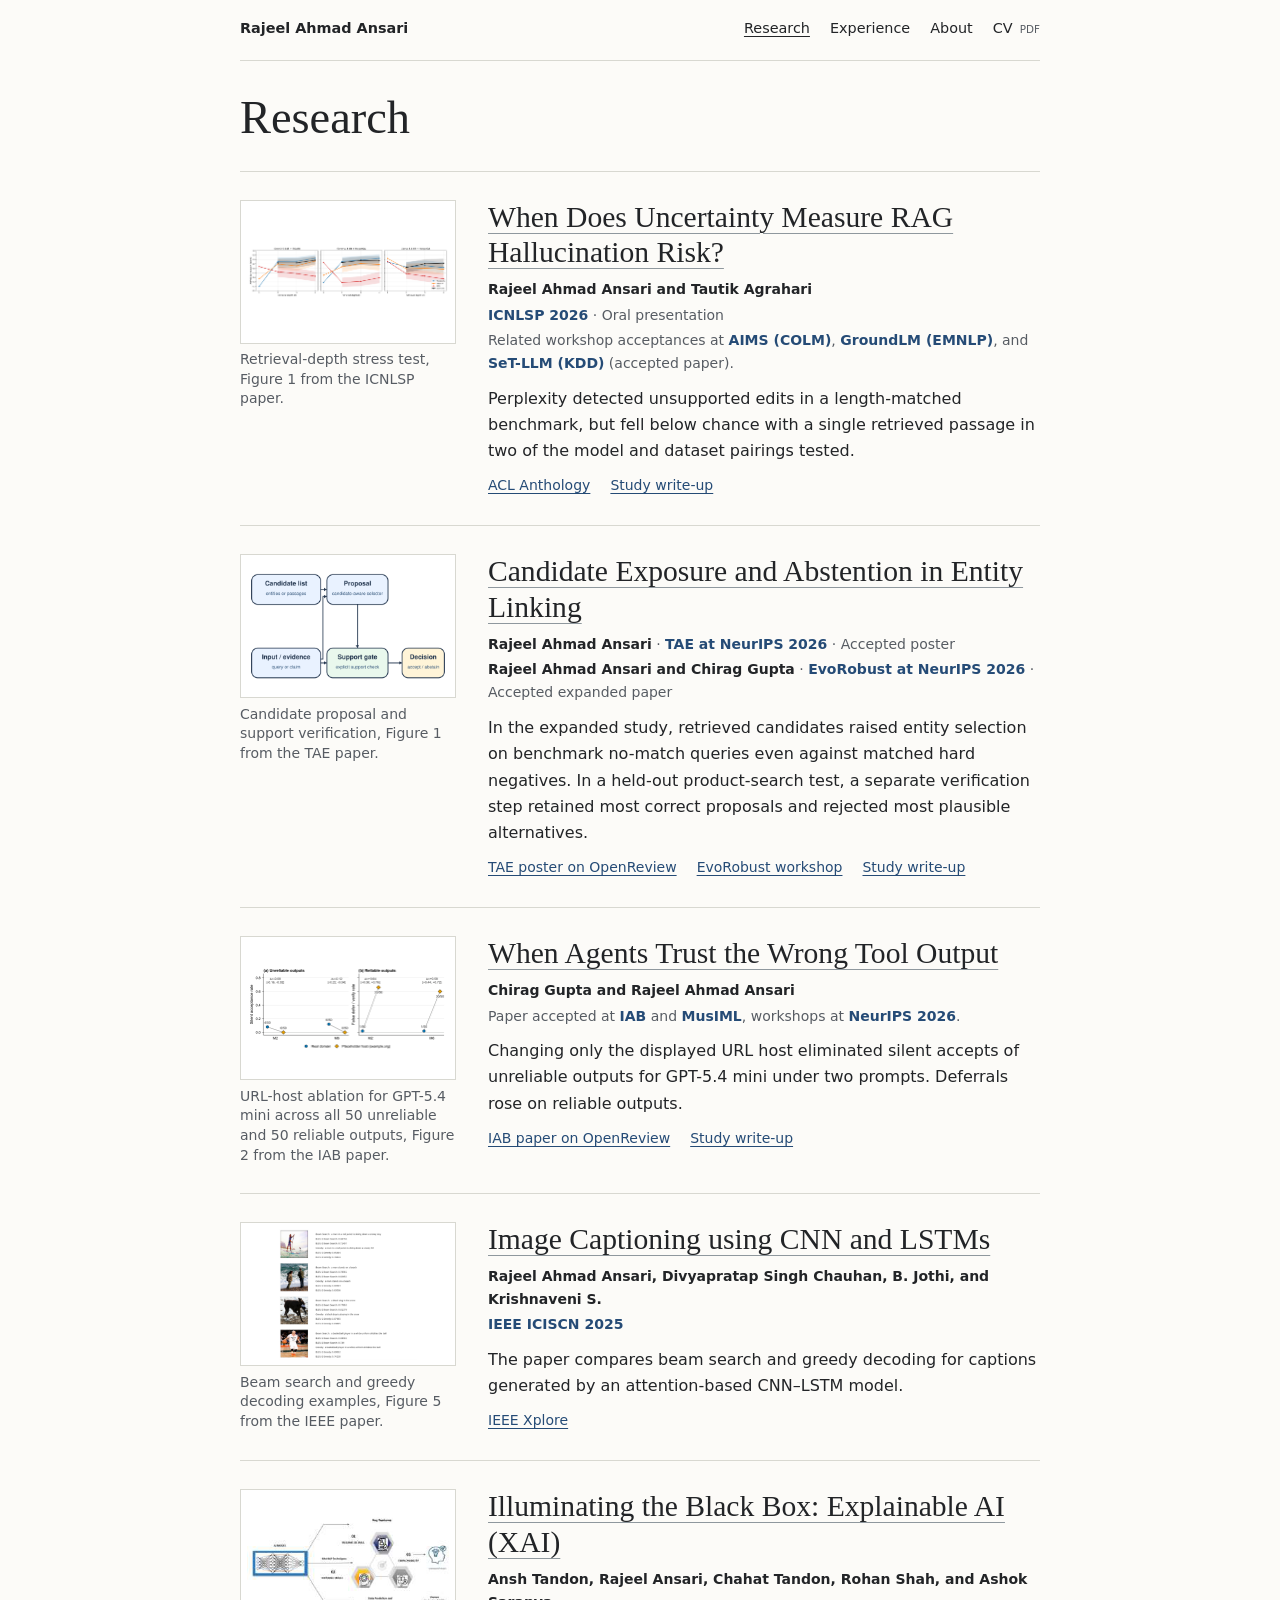
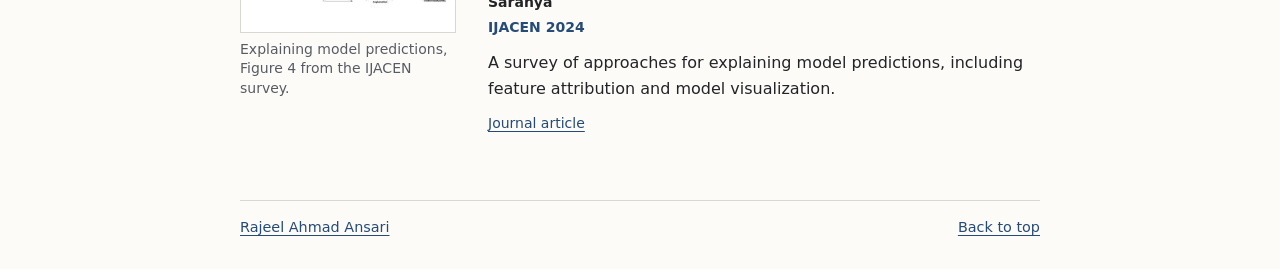
==== commit a4811e73: "Align workshop acceptance wording on portfolio and CV" ====
--- a/research/index.html
+++ b/research/index.html
@@ -33,7 +33,7 @@
         <h2><a href="rag-uncertainty/">When Does Uncertainty Measure RAG Hallucination Risk?</a></h2>
         <p class="credit"><span class="research-authors">Rajeel Ahmad Ansari and Tautik Agrahari</span></p>
         <p class="credit"><span class="research-venue">ICNLSP 2026</span> · Oral presentation</p>
-        <p class="credit">Related workshop acceptances at <span class="research-venue">AIMS (COLM)</span>, <span class="research-venue">GroundLM (EMNLP)</span>, and <span class="research-venue">SeT-LLM (KDD)</span>.</p>
+        <p class="credit">Related workshop acceptances at <span class="research-venue">AIMS (COLM)</span>, <span class="research-venue">GroundLM (EMNLP)</span>, and <span class="research-venue">SeT-LLM (KDD)</span> (accepted paper).</p>
         <p class="standfirst">Perplexity detected unsupported edits in a length-matched benchmark, but fell below chance with a single retrieved passage in two of the model and dataset pairings tested.</p>
         <div class="paper-actions">
           <a href="https://aclanthology.org/2026.icnlsp-1.6/">ACL Anthology</a>
@@ -72,7 +72,7 @@
       <div class="research-details">
         <h2><a href="tool-output-trust/">When Agents Trust the Wrong Tool Output</a></h2>
         <p class="credit"><span class="research-authors">Chirag Gupta and Rajeel Ahmad Ansari</span></p>
-        <p class="credit">Accepted at <span class="research-venue">IAB</span> (paper) and <span class="research-venue">MusIML</span> (poster), workshops at <span class="research-venue">NeurIPS 2026</span>.</p>
+        <p class="credit">Paper accepted at <span class="research-venue">IAB</span> and <span class="research-venue">MusIML</span>, workshops at <span class="research-venue">NeurIPS 2026</span>.</p>
         <p class="standfirst">Changing only the displayed URL host eliminated silent accepts of unreliable outputs for GPT-5.4 mini under two prompts. Deferrals rose on reliable outputs.</p>
         <div class="paper-actions">
           <a href="https://openreview.net/forum?id=Noe4aYx9A2">IAB paper on OpenReview</a>
--- a/site.css
+++ b/site.css
@@ -82,6 +82,7 @@
 
 .profile { padding-block: 2.8rem 2.4rem; }
 .profile h1 { font-size: clamp(2.1rem, 6vw, 3.15rem); }
+.profile-role { margin-top: .3rem; color: var(--muted); font-size: 1.1rem; font-weight: 600; }
 .intro { max-width: 41rem; margin-top: .8rem; }
 .profile-links {
   list-style: none;
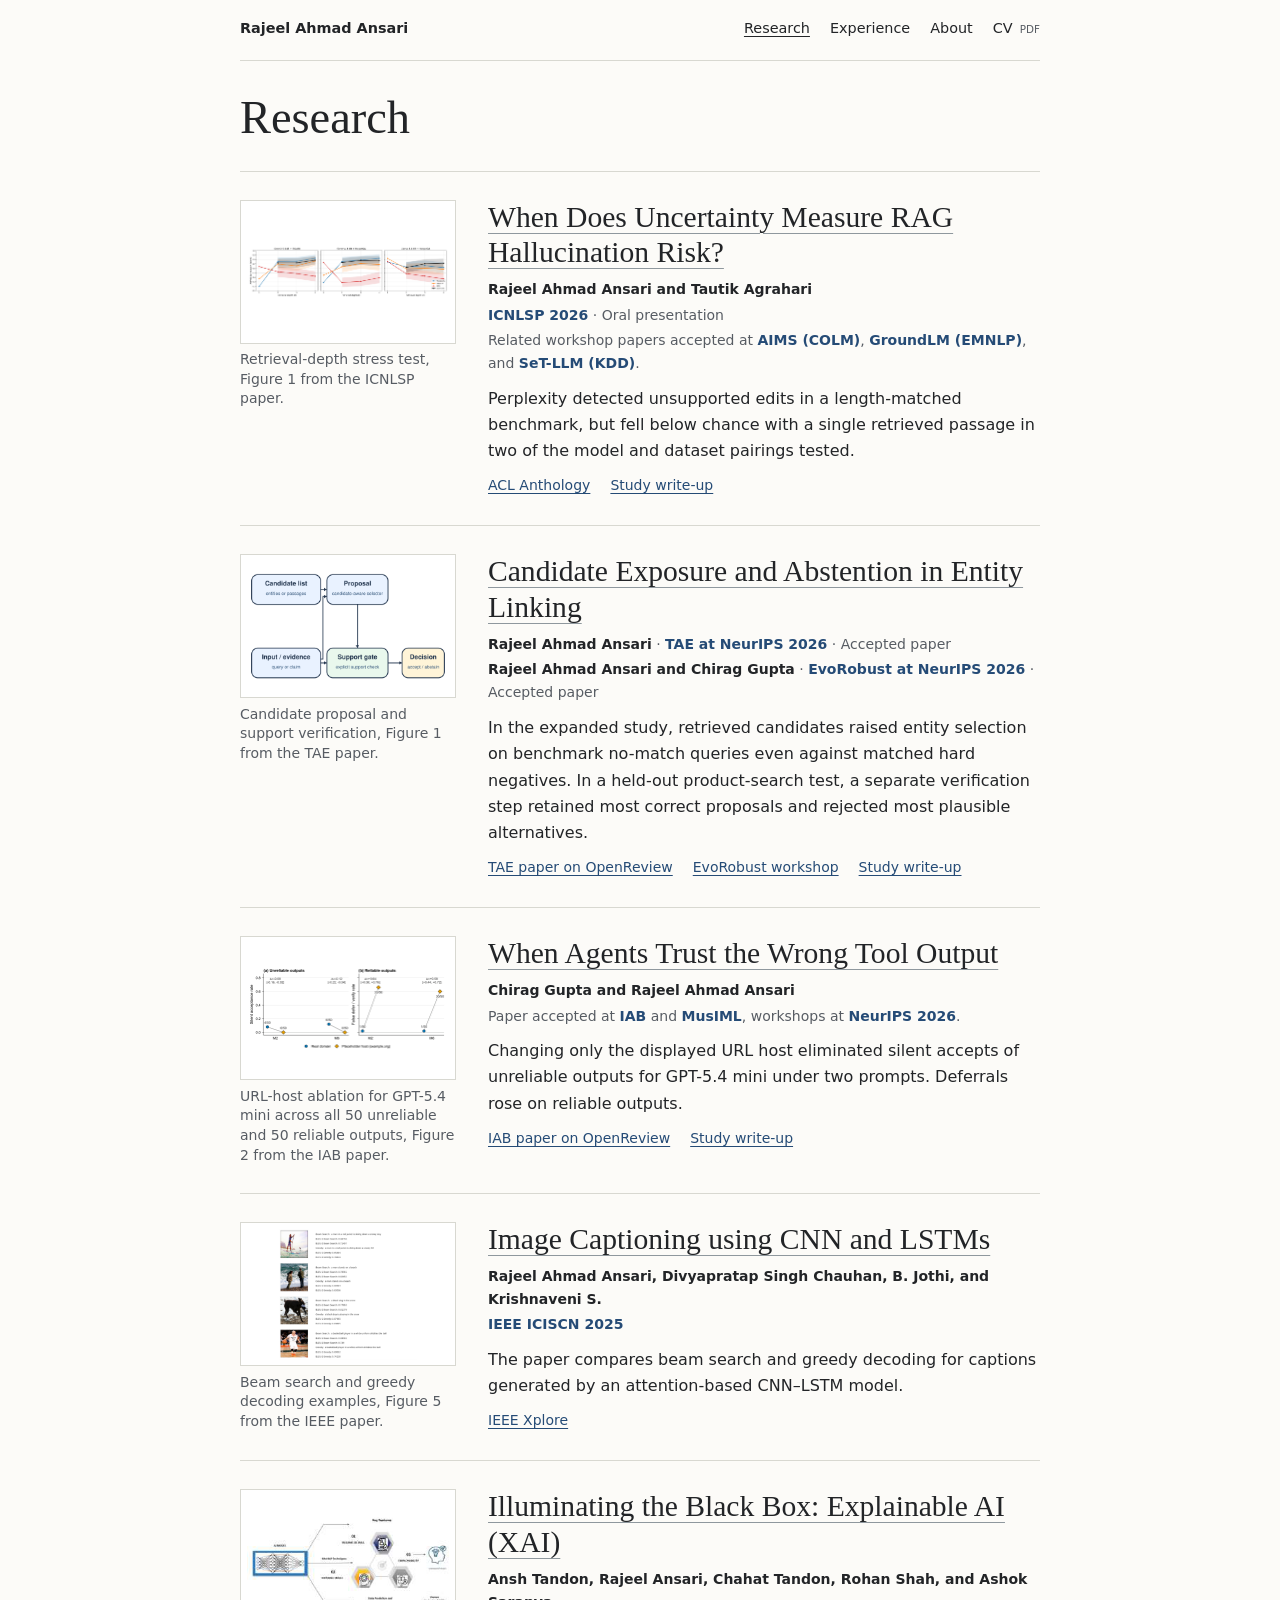
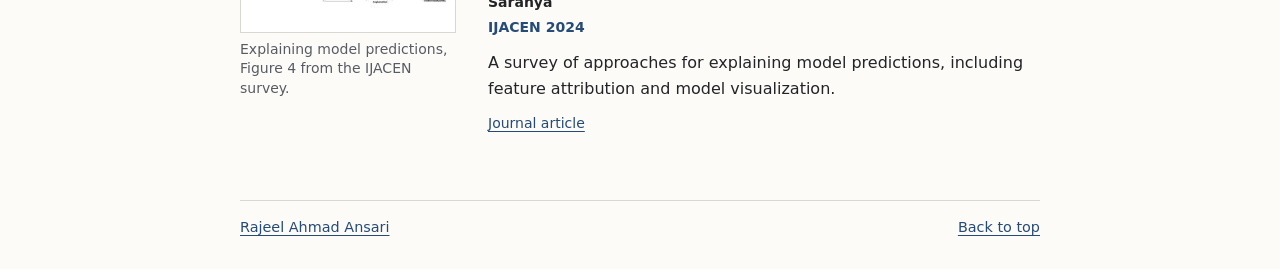
==== commit 3f1d551c: "Standardize workshop paper acceptance labels" ====
--- a/research/index.html
+++ b/research/index.html
@@ -33,7 +33,7 @@
         <h2><a href="rag-uncertainty/">When Does Uncertainty Measure RAG Hallucination Risk?</a></h2>
         <p class="credit"><span class="research-authors">Rajeel Ahmad Ansari and Tautik Agrahari</span></p>
         <p class="credit"><span class="research-venue">ICNLSP 2026</span> · Oral presentation</p>
-        <p class="credit">Related workshop acceptances at <span class="research-venue">AIMS (COLM)</span>, <span class="research-venue">GroundLM (EMNLP)</span>, and <span class="research-venue">SeT-LLM (KDD)</span> (accepted paper).</p>
+        <p class="credit">Related workshop papers accepted at <span class="research-venue">AIMS (COLM)</span>, <span class="research-venue">GroundLM (EMNLP)</span>, and <span class="research-venue">SeT-LLM (KDD)</span>.</p>
         <p class="standfirst">Perplexity detected unsupported edits in a length-matched benchmark, but fell below chance with a single retrieved passage in two of the model and dataset pairings tested.</p>
         <div class="paper-actions">
           <a href="https://aclanthology.org/2026.icnlsp-1.6/">ACL Anthology</a>
@@ -51,11 +51,11 @@
     <article class="research-item">
       <div class="research-details">
         <h2><a href="candidate-exposure/">Candidate Exposure and Abstention in Entity Linking</a></h2>
-        <p class="credit"><span class="research-authors">Rajeel Ahmad Ansari</span> · <span class="research-venue">TAE at NeurIPS 2026</span> · Accepted poster</p>
-        <p class="credit"><span class="research-authors">Rajeel Ahmad Ansari and Chirag Gupta</span> · <span class="research-venue">EvoRobust at NeurIPS 2026</span> · Accepted expanded paper</p>
+        <p class="credit"><span class="research-authors">Rajeel Ahmad Ansari</span> · <span class="research-venue">TAE at NeurIPS 2026</span> · Accepted paper</p>
+        <p class="credit"><span class="research-authors">Rajeel Ahmad Ansari and Chirag Gupta</span> · <span class="research-venue">EvoRobust at NeurIPS 2026</span> · Accepted paper</p>
         <p class="standfirst">In the expanded study, retrieved candidates raised entity selection on benchmark no-match queries even against matched hard negatives. In a held-out product-search test, a separate verification step retained most correct proposals and rejected most plausible alternatives.</p>
         <div class="paper-actions">
-          <a href="https://openreview.net/forum?id=VpPb637w2W">TAE poster on OpenReview</a>
+          <a href="https://openreview.net/forum?id=VpPb637w2W">TAE paper on OpenReview</a>
           <a href="https://openreview.net/group?id=NeurIPS.cc/2026/Workshop/EvoRobust">EvoRobust workshop</a>
           <a href="candidate-exposure/">Study write-up</a>
         </div>
